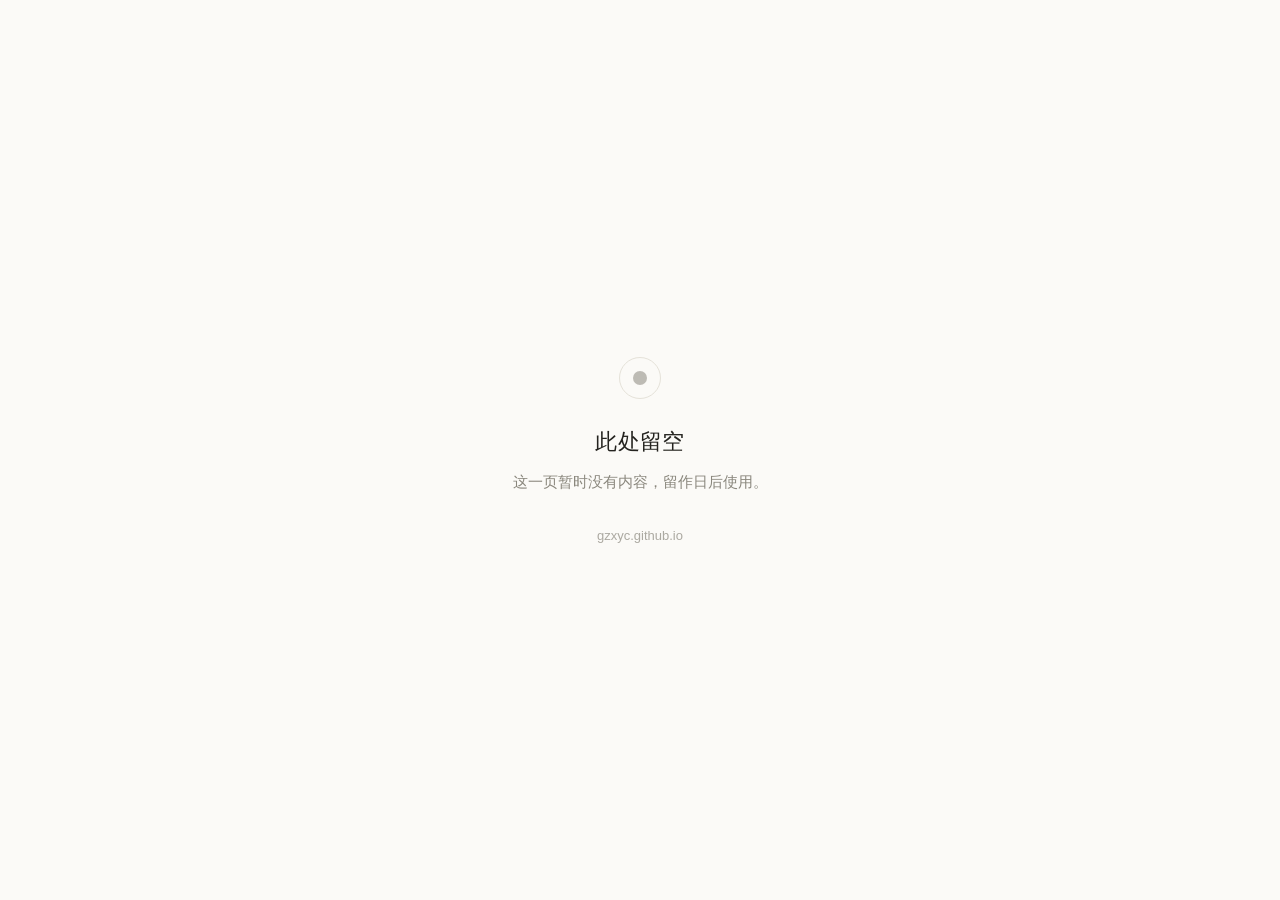
==== index.html @ 4c4de4d3 "重置：清空旧博客内容，保留占位页" ====
<!DOCTYPE html>
<html lang="zh-CN">
<head>
<meta charset="UTF-8">
<meta name="viewport" content="width=device-width, initial-scale=1">
<!-- 启用正式内容前，请删除下面这行，让搜索引擎重新收录 -->
<meta name="robots" content="noindex, nofollow">
<meta name="theme-color" content="#fbfaf7" media="(prefers-color-scheme: light)">
<meta name="theme-color" content="#141413" media="(prefers-color-scheme: dark)">
<title>此处留空</title>
<style>
  :root {
    --bg: #fbfaf7;
    --fg: #24231f;
    --muted: #8a877d;
    --line: #e5e2d9;
  }
  @media (prefers-color-scheme: dark) {
    :root {
      --bg: #141413;
      --fg: #ecebe6;
      --muted: #8b8880;
      --line: #2c2b28;
    }
  }
  * { box-sizing: border-box; }
  html, body { height: 100%; margin: 0; }
  body {
    display: flex;
    align-items: center;
    justify-content: center;
    padding: 24px;
    background: var(--bg);
    color: var(--fg);
    font-family: -apple-system, BlinkMacSystemFont, "Segoe UI", "PingFang SC",
                 "Hiragino Sans GB", "Microsoft YaHei", sans-serif;
    -webkit-font-smoothing: antialiased;
  }
  main { max-width: 30rem; text-align: center; }
  .mark {
    position: relative;
    width: 42px;
    height: 42px;
    margin: 0 auto 28px;
    border: 1.5px solid var(--line);
    border-radius: 50%;
  }
  .mark::after {
    content: "";
    position: absolute;
    inset: 13px;
    border-radius: 50%;
    background: var(--muted);
    opacity: .55;
  }
  h1 {
    margin: 0 0 12px;
    font-size: 1.375rem;
    font-weight: 500;
    letter-spacing: .02em;
  }
  p { margin: 0; font-size: .9375rem; line-height: 1.75; color: var(--muted); }
  footer { margin-top: 32px; font-size: .8125rem; color: var(--muted); opacity: .7; }
</style>
</head>
<body>
<main>
  <div class="mark" aria-hidden="true"></div>
  <h1>此处留空</h1>
  <p>这一页暂时没有内容，留作日后使用。</p>
  <footer>gzxyc.github.io</footer>
</main>
</body>
</html>
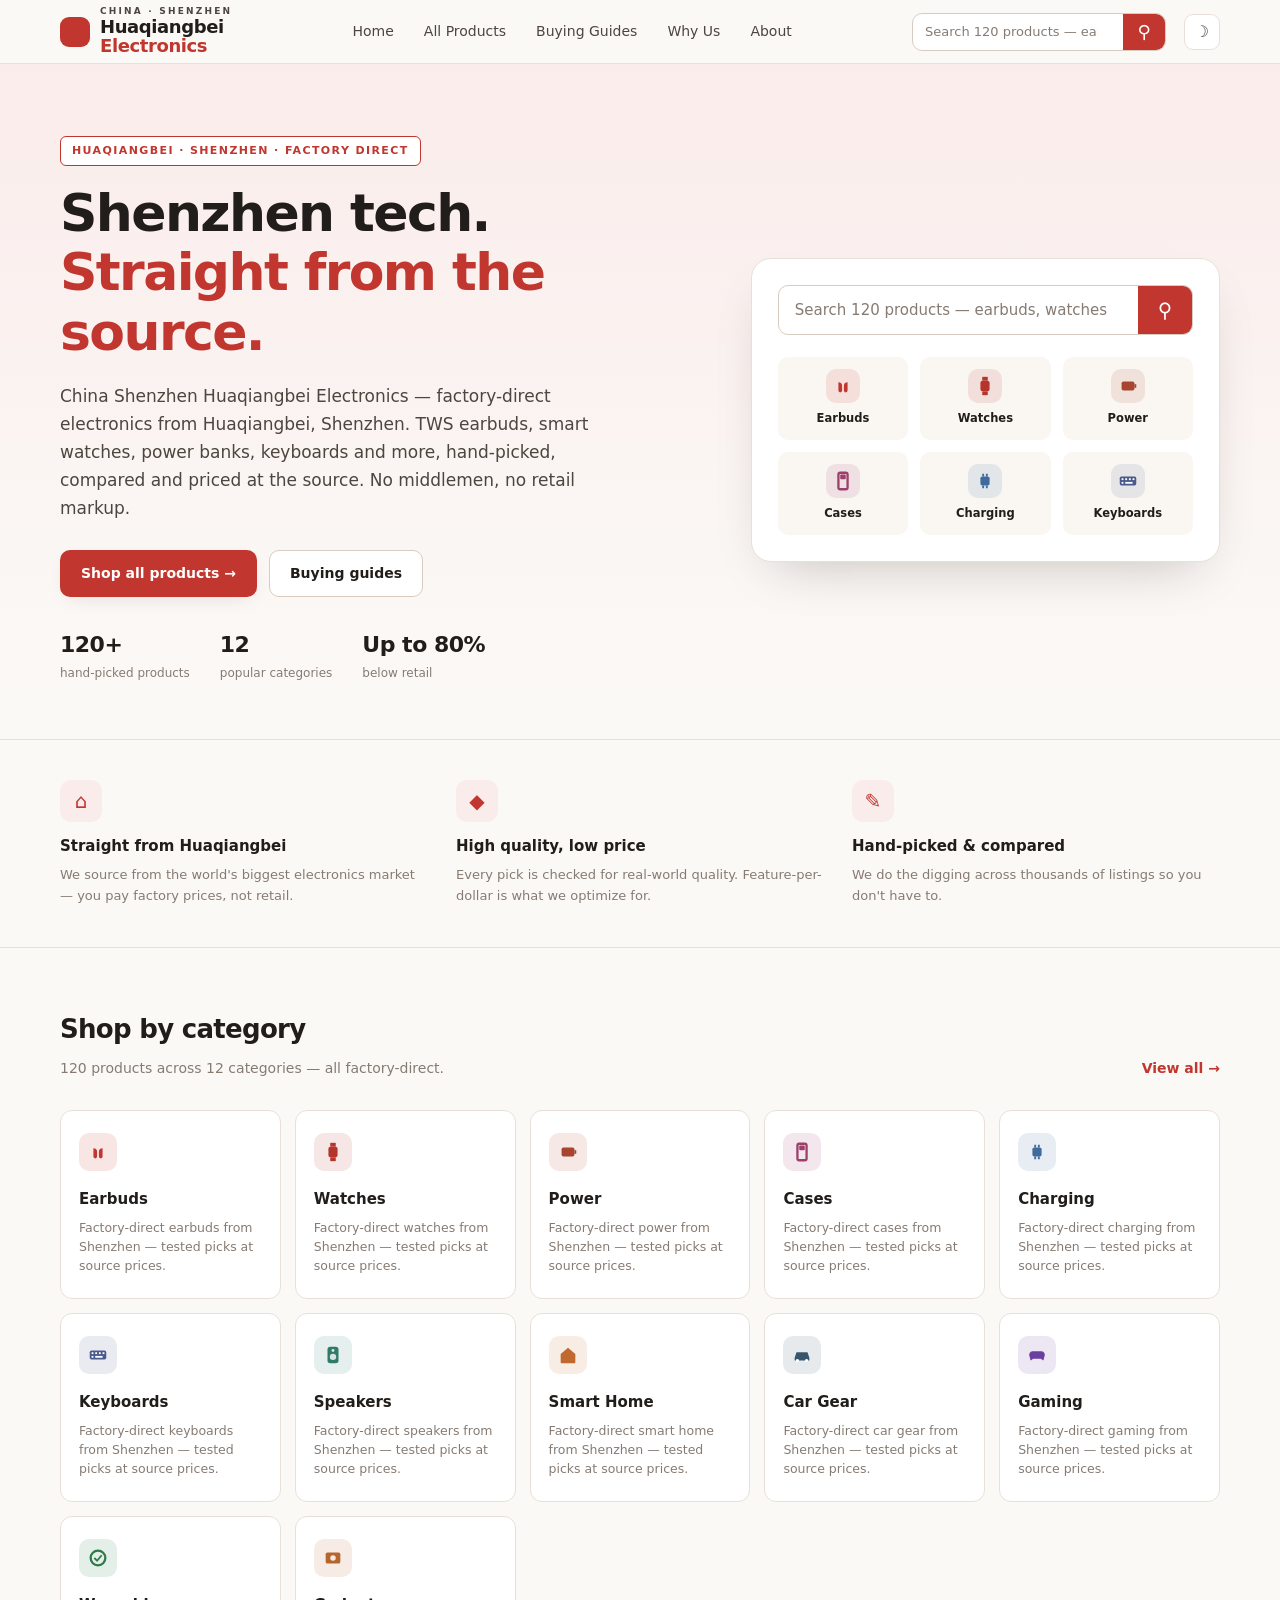
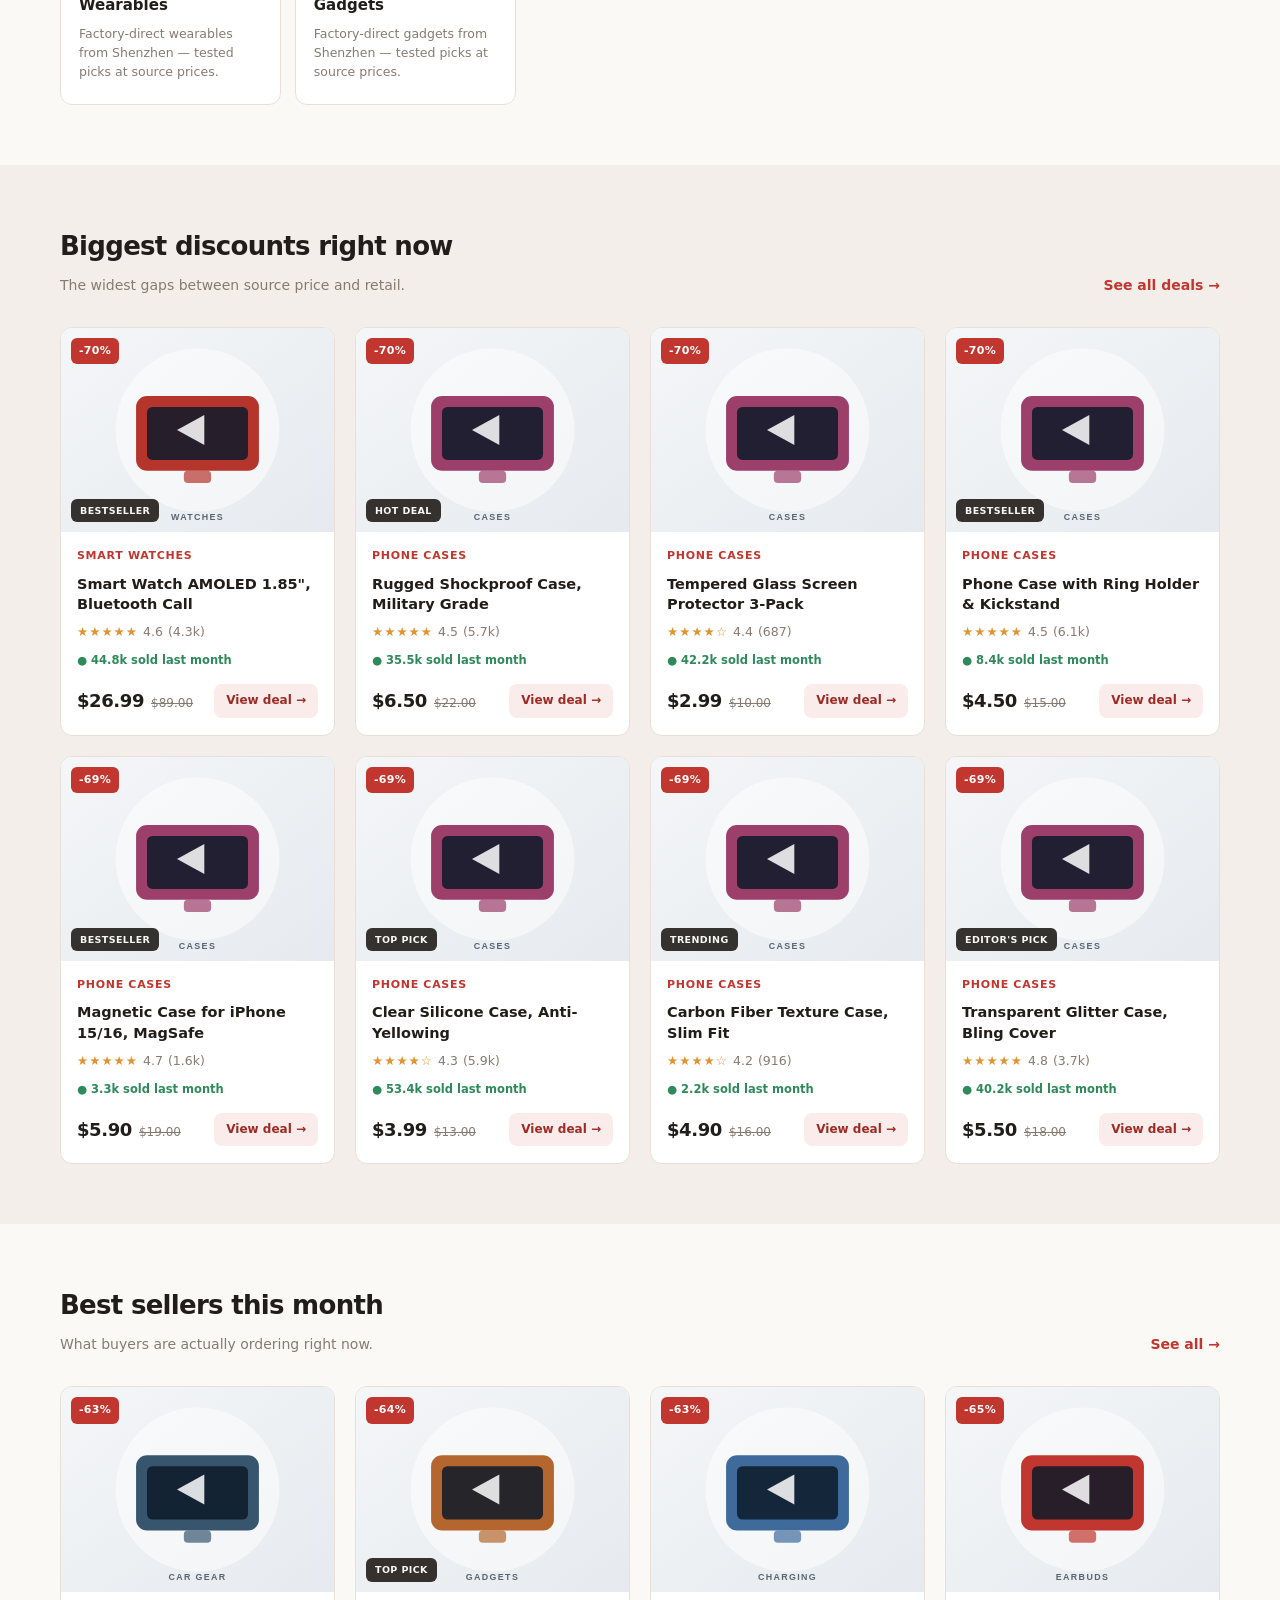
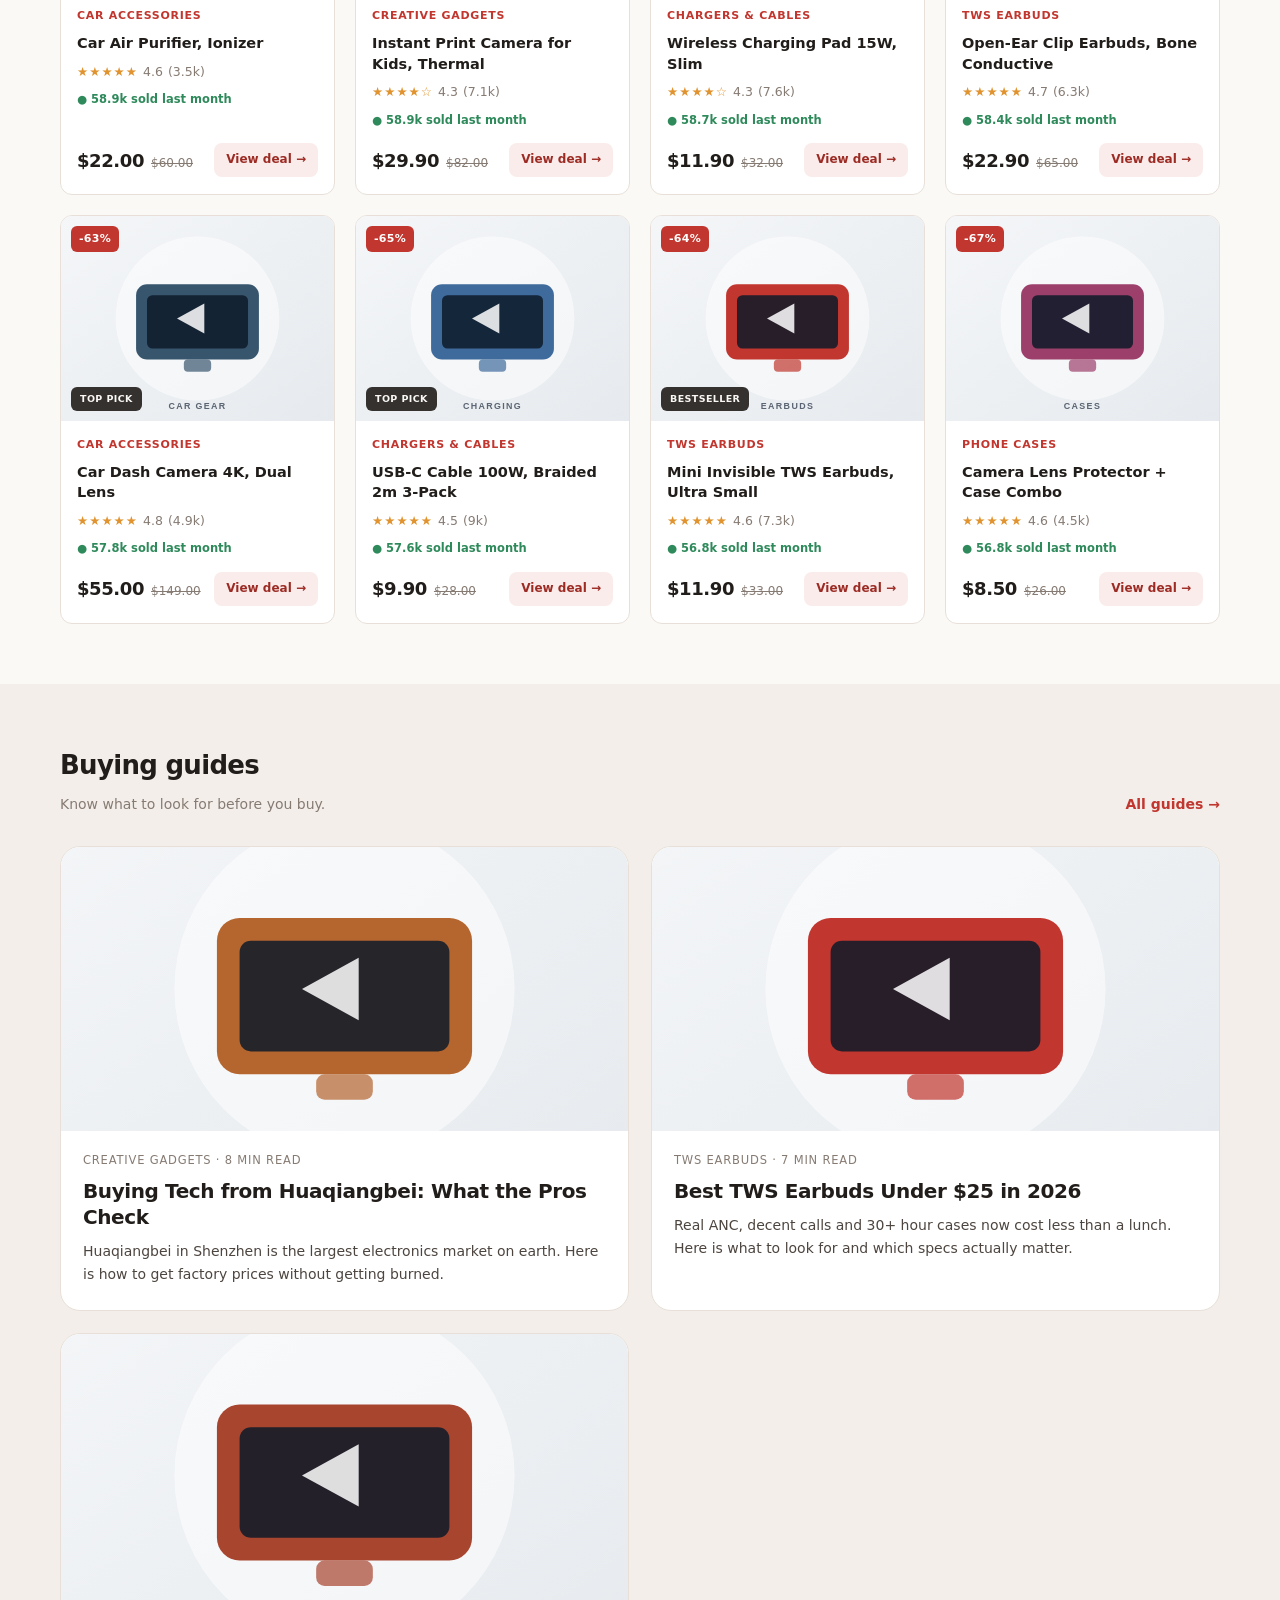
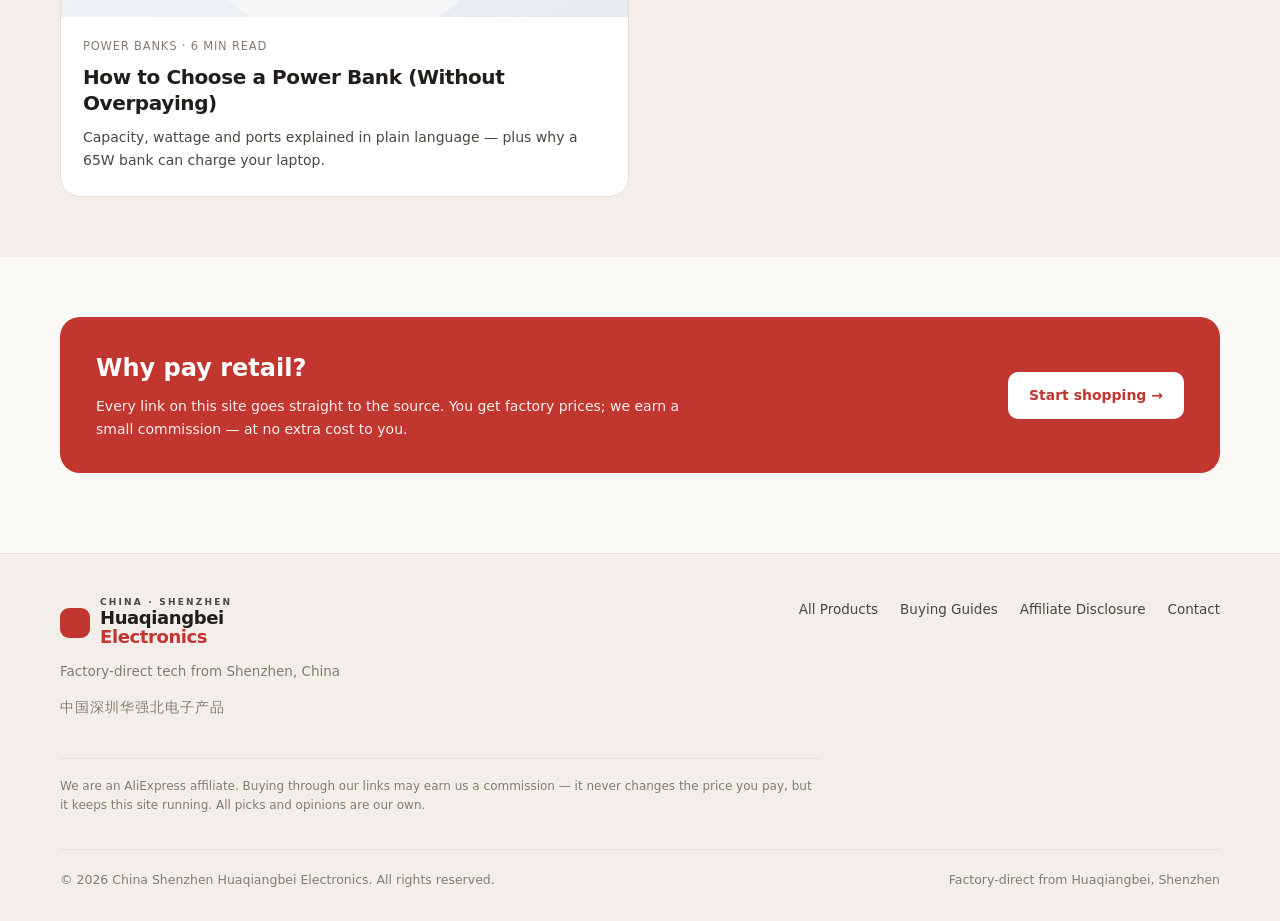
==== commit 05bf0bb2: "上线「中国深圳华强北电子产品」选品站，替换占位页 主域名 gzxyc.github.io 此前只有「此处留空」占位页，今回替换为一个纯静态、 零构建的跨境联盟导购站：专注深圳华强北电子产品，面向海外买" ====
--- a/index.html
+++ b/index.html
@@ -1,74 +1,31 @@
 <!DOCTYPE html>
-<html lang="zh-CN">
+<html lang="en" data-theme="light">
 <head>
-<meta charset="UTF-8">
-<meta name="viewport" content="width=device-width, initial-scale=1">
-<!-- 启用正式内容前，请删除下面这行，让搜索引擎重新收录 -->
-<meta name="robots" content="noindex, nofollow">
-<meta name="theme-color" content="#fbfaf7" media="(prefers-color-scheme: light)">
-<meta name="theme-color" content="#141413" media="(prefers-color-scheme: dark)">
-<title>此处留空</title>
-<style>
-  :root {
-    --bg: #fbfaf7;
-    --fg: #24231f;
-    --muted: #8a877d;
-    --line: #e5e2d9;
-  }
-  @media (prefers-color-scheme: dark) {
-    :root {
-      --bg: #141413;
-      --fg: #ecebe6;
-      --muted: #8b8880;
-      --line: #2c2b28;
-    }
-  }
-  * { box-sizing: border-box; }
-  html, body { height: 100%; margin: 0; }
-  body {
-    display: flex;
-    align-items: center;
-    justify-content: center;
-    padding: 24px;
-    background: var(--bg);
-    color: var(--fg);
-    font-family: -apple-system, BlinkMacSystemFont, "Segoe UI", "PingFang SC",
-                 "Hiragino Sans GB", "Microsoft YaHei", sans-serif;
-    -webkit-font-smoothing: antialiased;
-  }
-  main { max-width: 30rem; text-align: center; }
-  .mark {
-    position: relative;
-    width: 42px;
-    height: 42px;
-    margin: 0 auto 28px;
-    border: 1.5px solid var(--line);
-    border-radius: 50%;
-  }
-  .mark::after {
-    content: "";
-    position: absolute;
-    inset: 13px;
-    border-radius: 50%;
-    background: var(--muted);
-    opacity: .55;
-  }
-  h1 {
-    margin: 0 0 12px;
-    font-size: 1.375rem;
-    font-weight: 500;
-    letter-spacing: .02em;
-  }
-  p { margin: 0; font-size: .9375rem; line-height: 1.75; color: var(--muted); }
-  footer { margin-top: 32px; font-size: .8125rem; color: var(--muted); opacity: .7; }
-</style>
+  <meta charset="UTF-8">
+  <meta name="viewport" content="width=device-width, initial-scale=1.0">
+  <title>China Shenzhen Huaqiangbei Electronics — Factory-direct tech from Shenzhen, China</title>
+  <meta name="description" content="China Shenzhen Huaqiangbei Electronics — factory-direct electronics from Huaqiangbei, Shenzhen. TWS earbuds, smart watches, power banks and more.">
+  <meta name="theme-color" content="#fbf9f6">
+  <meta name="robots" content="index, follow">
+  <meta property="og:type" content="website">
+  <meta property="og:title" content="China Shenzhen Huaqiangbei Electronics — Factory-direct tech from Shenzhen, China">
+  <meta property="og:description" content="China Shenzhen Huaqiangbei Electronics — factory-direct electronics from Huaqiangbei, Shenzhen. TWS earbuds, smart watches, power banks and more.">
+  <meta name="referrer" content="strict-origin-when-cross-origin">
+  <link rel="icon" href="assets/images/favicon.svg" type="image/svg+xml">
+  <script>
+    (function () {
+      try {
+        var t = localStorage.getItem('hqb-electronics-theme');
+        if (t === 'dark') { document.documentElement.setAttribute('data-theme', 'dark');
+          var m = document.querySelector('meta[name="theme-color"]');
+          if (m) m.setAttribute('content', '#16110f'); }
+      } catch (e) {}
+    })();
+  </script>
+  <link rel="stylesheet" href="assets/css/style.css">
 </head>
-<body>
-<main>
-  <div class="mark" aria-hidden="true"></div>
-  <h1>此处留空</h1>
-  <p>这一页暂时没有内容，留作日后使用。</p>
-  <footer>gzxyc.github.io</footer>
-</main>
+<body data-page="home">
+  <div id="app"></div>
+  <script src="assets/js/app.js"></script>
 </body>
-</html>
+</html>
--- a/assets/css/style.css
+++ b/assets/css/style.css
@@ -0,0 +1,485 @@
+/* ==========================================================================
+   China Shenzhen Huaqiangbei Electronics — 华强北电子选品站
+   纯静态、零构建、无外部依赖。全站共用这一个样式文件。
+   明暗模式由 [data-theme] 控制。
+   ========================================================================== */
+
+:root {
+  --accent: #c1362e;
+  --accent-strong: #9c2b24;
+  --accent-soft: #faeceb;
+  --accent-contrast: #ffffff;
+
+  --bg: #fbf9f6;
+  --bg-alt: #f3eee9;
+  --surface: #ffffff;
+  --surface-2: #faf7f3;
+  --text: #211d1a;
+  --text-soft: #4d453f;
+  --muted: #867b73;
+  --border: #e8e0d8;
+  --border-strong: #d8ccc0;
+
+  --star: #e0932f;
+  --shadow-sm: 0 1px 2px rgba(40, 28, 20, .05);
+  --shadow-md: 0 6px 20px -8px rgba(40, 28, 20, .14);
+  --shadow-lg: 0 22px 50px -24px rgba(40, 28, 20, .28);
+
+  --radius-sm: 6px;
+  --radius: 12px;
+  --radius-lg: 20px;
+
+  --font-sans: "Inter", "Segoe UI", Roboto, -apple-system, "PingFang SC",
+    "Microsoft YaHei", system-ui, sans-serif;
+  --font-head: var(--font-sans);
+
+  --wrap: 1160px;
+  --header-h: 64px;
+  --ease: cubic-bezier(.22, .61, .36, 1);
+}
+
+[data-theme="dark"] {
+  --accent: #e8705f;
+  --accent-strong: #f2917e;
+  --accent-soft: #3a1d19;
+  --accent-contrast: #1a0d0a;
+
+  --bg: #141210;
+  --bg-alt: #1b1815;
+  --surface: #211d1a;
+  --surface-2: #26211d;
+  --text: #f2ede8;
+  --text-soft: #c9bfb6;
+  --muted: #9a8f86;
+  --border: #35302b;
+  --border-strong: #4a423a;
+  --star: #eda94a;
+}
+
+* { box-sizing: border-box; }
+html { scroll-behavior: smooth; }
+body {
+  margin: 0;
+  background: var(--bg);
+  color: var(--text);
+  font-family: var(--font-sans);
+  font-size: 15px;
+  line-height: 1.65;
+  -webkit-font-smoothing: antialiased;
+}
+img { max-width: 100%; display: block; }
+a { color: inherit; text-decoration: none; }
+button { font-family: inherit; cursor: pointer; }
+
+.wrap { width: min(var(--wrap), calc(100% - 40px)); margin: 0 auto; }
+
+/* ---------- Header ---------- */
+.site-header {
+  position: sticky; top: 0; z-index: 50;
+  height: var(--header-h);
+  background: color-mix(in srgb, var(--bg) 88%, transparent);
+  backdrop-filter: saturate(140%) blur(12px);
+  border-bottom: 1px solid var(--border);
+}
+.header-inner { height: 100%; display: flex; align-items: center; gap: 28px; }
+.brand { display: flex; align-items: center; gap: 10px; font-weight: 700; font-size: 18px; letter-spacing: -.4px; }
+.brand-mark {
+  width: 30px; height: 30px; border-radius: 9px;
+  background: var(--accent); color: var(--accent-contrast);
+  display: grid; place-items: center; font-size: 16px;
+}
+.brand span { color: var(--accent); }
+.nav { display: flex; gap: 4px; margin-left: auto; align-items: center; }
+.nav a {
+  padding: 7px 13px; border-radius: 8px; font-size: 14px; font-weight: 500;
+  color: var(--text-soft); transition: background .18s, color .18s;
+}
+.nav a:hover { background: var(--bg-alt); color: var(--text); }
+.nav a.active { background: var(--accent-soft); color: var(--accent-strong); }
+.theme-toggle {
+  width: 36px; height: 36px; border-radius: 9px;
+  border: 1px solid var(--border); background: var(--surface);
+  color: var(--text-soft); font-size: 16px; display: grid; place-items: center;
+}
+.theme-toggle:hover { border-color: var(--accent); color: var(--accent); }
+.menu-btn { display: none; }
+
+/* ---------- Hero ---------- */
+.hero { padding: 72px 0 56px; border-bottom: 1px solid var(--border); }
+.hero-grid { display: grid; grid-template-columns: 1.1fr .9fr; gap: 56px; align-items: center; }
+.eyebrow {
+  display: inline-block; font-size: 12px; font-weight: 700; letter-spacing: 1.6px;
+  text-transform: uppercase; color: var(--accent); margin-bottom: 16px;
+}
+.hero h1 { font-size: clamp(32px, 5vw, 52px); line-height: 1.14; letter-spacing: -1.6px; margin: 0 0 20px; font-weight: 750; }
+.hero h1 em { font-style: normal; color: var(--accent); }
+.hero p { font-size: 17px; color: var(--text-soft); max-width: 540px; margin: 0 0 28px; }
+.hero-actions { display: flex; gap: 12px; flex-wrap: wrap; }
+.btn {
+  display: inline-flex; align-items: center; gap: 8px;
+  padding: 11px 20px; border-radius: 10px; font-size: 14px; font-weight: 600;
+  border: 1px solid transparent; transition: transform .18s, box-shadow .18s, background .18s;
+}
+.btn:hover { transform: translateY(-2px); }
+.btn-primary { background: var(--accent); color: var(--accent-contrast); box-shadow: var(--shadow-md); }
+.btn-primary:hover { background: var(--accent-strong); }
+.btn-ghost { background: var(--surface); border-color: var(--border-strong); color: var(--text); }
+.btn-ghost:hover { border-color: var(--accent); }
+.hero-visual {
+  position: relative; aspect-ratio: 1 / .82; border-radius: var(--radius-lg);
+  background: var(--bg-alt); overflow: hidden; border: 1px solid var(--border);
+  display: grid; place-items: center;
+}
+.hero-visual svg { width: 100%; height: 100%; object-fit: cover; }
+.hero-note {
+  position: absolute; bottom: 14px; left: 14px; right: 14px;
+  background: color-mix(in srgb, var(--surface) 92%, transparent);
+  border: 1px solid var(--border); border-radius: 10px; padding: 10px 14px;
+  font-size: 12px; color: var(--text-soft); backdrop-filter: blur(8px);
+}
+
+/* ---------- Section ---------- */
+.section { padding: 60px 0; }
+.section-head { display: flex; align-items: end; justify-content: space-between; gap: 20px; margin-bottom: 30px; }
+.section-head h2 { font-size: 26px; letter-spacing: -.7px; margin: 0 0 6px; }
+.section-head p { color: var(--muted); margin: 0; font-size: 14px; }
+.link-more { color: var(--accent); font-size: 14px; font-weight: 600; white-space: nowrap; }
+.link-more:hover { text-decoration: underline; }
+
+/* ---------- Category cards ---------- */
+.cat-grid { display: grid; grid-template-columns: repeat(5, 1fr); gap: 14px; }
+.cat-card {
+  background: var(--surface); border: 1px solid var(--border); border-radius: var(--radius);
+  padding: 22px 18px; transition: transform .2s, box-shadow .2s, border-color .2s;
+  display: flex; flex-direction: column; gap: 8px;
+}
+.cat-card:hover { transform: translateY(-4px); box-shadow: var(--shadow-md); border-color: var(--accent); }
+.cat-icon { width: 38px; height: 38px; border-radius: 10px; display: grid; place-items: center; margin-bottom: 8px; }
+.cat-icon svg { width: 22px; height: 22px; }
+.cat-card h3 { font-size: 15px; margin: 0; }
+.cat-card p { font-size: 12.5px; color: var(--muted); margin: 0; line-height: 1.5; }
+
+/* ---------- Product grid ---------- */
+.product-grid { display: grid; grid-template-columns: repeat(4, 1fr); gap: 20px; }
+.product-card {
+  background: var(--surface); border: 1px solid var(--border); border-radius: var(--radius);
+  overflow: hidden; transition: transform .2s, box-shadow .2s, border-color .2s;
+  display: flex; flex-direction: column;
+}
+.product-card:hover { transform: translateY(-5px); box-shadow: var(--shadow-lg); border-color: var(--border-strong); }
+.product-media { aspect-ratio: 4 / 3; background: var(--bg-alt); overflow: hidden; position: relative; }
+.product-media img { width: 100%; height: 100%; object-fit: cover; transition: transform .35s; }
+.product-card:hover .product-media img { transform: scale(1.04); }
+.badge {
+  position: absolute; top: 10px; left: 10px; padding: 4px 9px; border-radius: 6px;
+  background: var(--accent); color: var(--accent-contrast); font-size: 10.5px; font-weight: 700;
+  letter-spacing: .4px; text-transform: uppercase;
+}
+.product-body { padding: 15px 16px 17px; display: flex; flex-direction: column; gap: 8px; flex: 1; }
+.product-cat { font-size: 11px; color: var(--accent); font-weight: 700; text-transform: uppercase; letter-spacing: .7px; }
+.product-name { font-size: 14.5px; font-weight: 650; line-height: 1.4; margin: 0; }
+.product-name a:hover { color: var(--accent); }
+.product-rating { display: flex; align-items: center; gap: 5px; font-size: 12.5px; color: var(--muted); }
+.stars { color: var(--star); letter-spacing: 1px; }
+.product-foot { display: flex; align-items: center; justify-content: space-between; margin-top: auto; padding-top: 6px; }
+.price { font-size: 18px; font-weight: 750; letter-spacing: -.4px; }
+.price small { font-size: 12px; color: var(--muted); font-weight: 500; }
+.btn-buy {
+  font-size: 12px; font-weight: 600; padding: 7px 12px; border-radius: 8px;
+  background: var(--accent-soft); color: var(--accent-strong);
+}
+.btn-buy:hover { background: var(--accent); color: var(--accent-contrast); }
+
+/* ---------- Filter bar ---------- */
+.filter-bar { display: flex; gap: 8px; flex-wrap: wrap; margin-bottom: 28px; }
+.filter-chip {
+  padding: 8px 15px; border-radius: 999px; border: 1px solid var(--border);
+  background: var(--surface); color: var(--text-soft); font-size: 13px; font-weight: 550;
+  transition: all .18s;
+}
+.filter-chip:hover { border-color: var(--accent); color: var(--accent); }
+.filter-chip.active { background: var(--accent); color: var(--accent-contrast); border-color: var(--accent); }
+
+/* ---------- Page head ---------- */
+.page-head { padding: 54px 0 40px; border-bottom: 1px solid var(--border); background: var(--bg-alt); }
+.page-head h1 { font-size: 38px; letter-spacing: -1.2px; margin: 0 0 10px; }
+.page-head p { color: var(--text-soft); font-size: 16px; max-width: 700px; margin: 0; }
+
+/* ---------- Product detail ---------- */
+.detail-grid { display: grid; grid-template-columns: 1fr 1fr; gap: 48px; padding: 48px 0; }
+.detail-media { background: var(--bg-alt); border: 1px solid var(--border); border-radius: var(--radius-lg); overflow: hidden; align-self: start; }
+.detail-media img { width: 100%; }
+.detail-info h1 { font-size: 30px; line-height: 1.25; letter-spacing: -.9px; margin: 0 0 12px; }
+.detail-tagline { color: var(--muted); font-size: 16px; margin: 0 0 18px; }
+.detail-meta { display: flex; align-items: center; gap: 14px; flex-wrap: wrap; margin-bottom: 22px; }
+.detail-price { font-size: 30px; font-weight: 750; letter-spacing: -1px; }
+.detail-buy { display: flex; gap: 12px; align-items: center; margin: 22px 0 8px; }
+.disclosure-mini { font-size: 11.5px; color: var(--muted); line-height: 1.5; }
+.pros-cons { display: grid; grid-template-columns: 1fr 1fr; gap: 16px; margin: 26px 0; }
+.pc-box { border: 1px solid var(--border); border-radius: var(--radius); padding: 16px 18px; background: var(--surface); }
+.pc-box h4 { font-size: 13px; text-transform: uppercase; letter-spacing: .8px; margin: 0 0 10px; }
+.pc-box.pros h4 { color: #2f8a5b; }
+.pc-box.cons h4 { color: var(--accent); }
+.pc-box ul { margin: 0; padding-left: 18px; font-size: 13.5px; color: var(--text-soft); }
+.pc-box li { margin-bottom: 5px; }
+.verdict { background: var(--accent-soft); border-radius: var(--radius); padding: 18px 20px; margin-bottom: 22px; }
+.verdict h4 { margin: 0 0 6px; font-size: 13px; text-transform: uppercase; letter-spacing: .8px; color: var(--accent-strong); }
+.verdict p { margin: 0; color: var(--text-soft); font-size: 14px; }
+.spec-table { width: 100%; border-collapse: collapse; font-size: 13.5px; }
+.spec-table td { padding: 9px 0; border-bottom: 1px solid var(--border); }
+.spec-table td:first-child { color: var(--muted); width: 40%; }
+.spec-table td:last-child { text-align: right; font-weight: 600; }
+
+/* ---------- Guides ---------- */
+.guide-grid { display: grid; grid-template-columns: repeat(2, 1fr); gap: 22px; }
+.guide-card {
+  background: var(--surface); border: 1px solid var(--border); border-radius: var(--radius-lg);
+  overflow: hidden; transition: transform .2s, box-shadow .2s;
+}
+.guide-card:hover { transform: translateY(-4px); box-shadow: var(--shadow-md); }
+.guide-card img { width: 100%; aspect-ratio: 16 / 8; object-fit: cover; }
+.guide-card-body { padding: 20px 22px 24px; }
+.guide-meta { font-size: 11.5px; color: var(--muted); text-transform: uppercase; letter-spacing: .8px; }
+.guide-card h3 { font-size: 20px; margin: 8px 0 10px; letter-spacing: -.4px; line-height: 1.3; }
+.guide-card h3 a:hover { color: var(--accent); }
+.guide-card p { color: var(--text-soft); font-size: 14px; margin: 0; }
+.article { max-width: 760px; margin: 0 auto; padding: 48px 0 72px; }
+.article h1 { font-size: 38px; line-height: 1.2; letter-spacing: -1.2px; margin: 0 0 16px; }
+.article-meta { color: var(--muted); font-size: 13px; margin-bottom: 32px; }
+.article-body h2 { font-size: 23px; margin: 38px 0 14px; letter-spacing: -.5px; }
+.article-body p { font-size: 16px; line-height: 1.85; color: var(--text-soft); margin: 0 0 18px; }
+.article-body .callout { background: var(--accent-soft); border-left: 3px solid var(--accent); padding: 16px 20px; border-radius: 0 10px 10px 0; margin: 24px 0; color: var(--text); font-weight: 500; }
+.article img.cover { width: 100%; border-radius: var(--radius-lg); margin-bottom: 34px; }
+
+/* ---------- About ---------- */
+.about { max-width: 760px; margin: 0 auto; padding: 56px 0 80px; }
+.about h1 { font-size: 38px; letter-spacing: -1.2px; margin: 0 0 20px; }
+.about h2 { font-size: 22px; margin: 36px 0 12px; }
+.about p { color: var(--text-soft); font-size: 16px; line-height: 1.85; }
+.disclosure-box { background: var(--bg-alt); border: 1px solid var(--border); border-radius: var(--radius); padding: 20px 22px; margin: 20px 0; }
+
+/* ---------- Footer ---------- */
+.site-footer { border-top: 1px solid var(--border); background: var(--bg-alt); padding: 44px 0 30px; margin-top: 20px; }
+.footer-grid { display: flex; justify-content: space-between; gap: 30px; flex-wrap: wrap; }
+.footer-brand { max-width: 340px; }
+.footer-brand .brand { margin-bottom: 10px; }
+.footer-brand p { color: var(--muted); font-size: 13.5px; }
+.footer-links { display: flex; gap: 22px; align-items: start; }
+.footer-links a { color: var(--text-soft); font-size: 13.5px; }
+.footer-links a:hover { color: var(--accent); }
+.footer-bottom { border-top: 1px solid var(--border); margin-top: 34px; padding-top: 20px; font-size: 12.5px; color: var(--muted); display: flex; justify-content: space-between; gap: 16px; flex-wrap: wrap; }
+
+/* ---------- Empty / 404 ---------- */
+.empty-state { text-align: center; padding: 80px 20px; color: var(--muted); }
+.empty-state .big { font-size: 64px; font-weight: 800; color: var(--border-strong); display: block; margin-bottom: 10px; }
+
+/* ---------- Responsive ---------- */
+@media (max-width: 960px) {
+  .product-grid { grid-template-columns: repeat(3, 1fr); }
+  .cat-grid { grid-template-columns: repeat(3, 1fr); }
+  .hero-grid { gap: 30px; }
+  .detail-grid { gap: 30px; }
+}
+@media (max-width: 720px) {
+  .nav { display: none; position: absolute; top: var(--header-h); left: 0; right: 0; background: var(--surface); border-bottom: 1px solid var(--border); flex-direction: column; align-items: stretch; padding: 10px; }
+  .nav.open { display: flex; }
+  .menu-btn { display: grid; }
+  .theme-toggle { margin-left: auto; }
+  .hero { padding: 48px 0 40px; }
+  .hero-grid, .detail-grid, .guide-grid { grid-template-columns: 1fr; }
+  .product-grid { grid-template-columns: repeat(2, 1fr); gap: 14px; }
+  .cat-grid { grid-template-columns: repeat(2, 1fr); }
+  .pros-cons { grid-template-columns: 1fr; }
+  .section { padding: 44px 0; }
+  .page-head h1, .article h1, .about h1 { font-size: 30px; }
+}
+@media (max-width: 440px) {
+  .product-grid { grid-template-columns: 1fr; }
+  .hero h1 { font-size: 32px; }
+}
+
+/* ==========================================================================
+   China Shenzhen Huaqiangbei Electronics 追加组件
+   ========================================================================== */
+
+/* ---------- 品牌 ---------- */
+.brand-accent { color: var(--accent); }
+.brand-mark { font-weight: 800; }
+
+/* ---------- 搜索框 ---------- */
+.header-search { margin-left: auto; }
+.search-form {
+  display: flex; align-items: center; gap: 0;
+  border: 1px solid var(--border-strong); border-radius: 10px;
+  background: var(--surface); overflow: hidden; height: 38px;
+  transition: border-color .18s, box-shadow .18s;
+}
+.search-form:focus-within { border-color: var(--accent); box-shadow: 0 0 0 3px var(--accent-soft); }
+.search-form input {
+  border: 0; outline: 0; background: transparent; color: var(--text);
+  padding: 0 12px; font-size: 13px; width: 210px; font-family: inherit;
+}
+.search-form input::placeholder { color: var(--muted); }
+.search-form button {
+  border: 0; background: var(--accent); color: var(--accent-contrast);
+  height: 100%; width: 42px; font-size: 18px; flex: none;
+}
+.search-form button:hover { background: var(--accent-strong); }
+.search-big { height: 50px; max-width: 520px; }
+.search-big input { font-size: 15px; padding: 0 16px; width: 100%; }
+.search-big button { width: 54px; font-size: 20px; }
+.header-inner { gap: 18px; }
+
+/* ---------- Hero 重排 ---------- */
+.hero { background: linear-gradient(180deg, var(--accent-soft) 0%, var(--bg) 92%); }
+.hero-inner { display: grid; grid-template-columns: 1.15fr .85fr; gap: 56px; align-items: center; }
+.hero-flag {
+  display: inline-block; font-size: 11px; font-weight: 800; letter-spacing: 1.4px;
+  color: var(--accent); background: var(--surface); border: 1px solid var(--accent);
+  padding: 5px 11px; border-radius: 6px; margin-bottom: 18px;
+}
+.hero h1 em { font-style: normal; color: var(--accent); }
+.hero-stats { display: flex; gap: 30px; margin-top: 30px; flex-wrap: wrap; }
+.hero-stats div { display: flex; flex-direction: column; }
+.hero-stats strong { font-size: 22px; letter-spacing: -.5px; }
+.hero-stats span { font-size: 12px; color: var(--muted); }
+.hero-side {
+  background: var(--surface); border: 1px solid var(--border); border-radius: var(--radius-lg);
+  padding: 26px; box-shadow: var(--shadow-lg);
+}
+.hero-cats { display: grid; grid-template-columns: repeat(3, 1fr); gap: 12px; margin-top: 22px; }
+.hero-cats a {
+  display: flex; flex-direction: column; align-items: center; gap: 6px;
+  padding: 12px 6px; border-radius: 10px; background: var(--surface-2);
+  font-size: 11.5px; font-weight: 600; text-align: center; transition: transform .18s, background .18s;
+}
+.hero-cats a:hover { transform: translateY(-3px); background: var(--accent-soft); }
+.hero-cats .cat-icon { margin: 0; width: 34px; height: 34px; }
+
+/* ---------- 卖点条 ---------- */
+.points { padding: 40px 0; border-bottom: 1px solid var(--border); }
+.points-grid { display: grid; grid-template-columns: repeat(3, 1fr); gap: 28px; }
+.point { display: flex; flex-direction: column; gap: 6px; }
+.point-ico {
+  width: 42px; height: 42px; border-radius: 11px; background: var(--accent-soft);
+  color: var(--accent); display: grid; place-items: center; font-size: 20px; margin-bottom: 6px;
+}
+.point h4 { margin: 0; font-size: 15px; }
+.point p { margin: 0; font-size: 13px; color: var(--muted); line-height: 1.6; }
+
+/* ---------- 交替底色带 ---------- */
+.band { background: var(--bg-alt); }
+
+/* ---------- 商品卡成交元素 ---------- */
+.discount-tag {
+  position: absolute; top: 10px; left: 10px; z-index: 2;
+  background: var(--accent); color: #fff; font-size: 11px; font-weight: 800;
+  padding: 4px 8px; border-radius: 6px; letter-spacing: .3px;
+}
+.product-media .badge {
+  top: auto; bottom: 10px; left: 10px; background: var(--text); color: var(--bg);
+  font-size: 9.5px; opacity: .9;
+}
+.sold-line { font-size: 11.5px; color: #2f8a5b; font-weight: 600; }
+[data-theme="dark"] .sold-line { color: #6fd39a; }
+.price-wrap { display: flex; align-items: baseline; gap: 7px; flex-wrap: wrap; }
+.price-wrap s { font-size: 12px; color: var(--muted); }
+.product-foot .btn-buy { white-space: nowrap; }
+.rev { color: var(--muted); }
+
+/* ---------- 列表工具栏 / 排序 ---------- */
+.list-toolbar {
+  display: flex; align-items: center; justify-content: space-between;
+  gap: 16px; margin-bottom: 22px; flex-wrap: wrap;
+}
+.sort-wrap { font-size: 13px; color: var(--muted); display: flex; align-items: center; gap: 8px; }
+.sort-wrap select {
+  font-family: inherit; font-size: 13px; color: var(--text);
+  background: var(--surface); border: 1px solid var(--border-strong);
+  border-radius: 8px; padding: 8px 12px; cursor: pointer;
+}
+.list-count { font-size: 13px; color: var(--muted); }
+.result-line { color: var(--text-soft); margin-top: 14px; }
+.page-head .search-form { margin-top: 18px; }
+
+/* ---------- 商品详情强化 ---------- */
+.crumb { padding-top: 22px; font-size: 13px; color: var(--muted); }
+.crumb a { color: var(--accent); font-weight: 600; }
+.detail-media { position: relative; }
+.detail-img { width: 100%; border-radius: var(--radius-lg); }
+.media-tags { position: absolute; top: 14px; left: 14px; display: flex; gap: 8px; z-index: 2; }
+.media-tags .discount-tag, .media-tags .badge { position: static; }
+.detail-meta .dot { color: var(--border-strong); }
+.sold-strong { color: #2f8a5b; font-weight: 600; }
+[data-theme="dark"] .sold-strong { color: #6fd39a; }
+.price-box {
+  background: var(--bg-alt); border: 1px solid var(--border);
+  border-radius: var(--radius); padding: 16px 18px; margin: 4px 0 18px;
+}
+.price-row { display: flex; align-items: center; gap: 12px; flex-wrap: wrap; }
+.price-row s { color: var(--muted); font-size: 16px; }
+.save-pill {
+  background: var(--accent); color: #fff; font-size: 12px; font-weight: 700;
+  padding: 3px 9px; border-radius: 999px;
+}
+.price-note { font-size: 12px; color: var(--muted); margin-top: 6px; }
+.btn-lg { padding: 14px 24px; font-size: 15px; width: 100%; justify-content: center; }
+.btn-outline {
+  background: transparent; border-color: var(--accent); color: var(--accent);
+  margin-top: 18px;
+}
+.btn-outline:hover { background: var(--accent-soft); }
+.trust-row {
+  display: flex; gap: 14px; flex-wrap: wrap; margin: 14px 0 6px;
+  font-size: 11.5px; color: var(--muted);
+}
+.spec-title { font-size: 15px; margin: 24px 0 4px; }
+
+/* ---------- 页脚披露 ---------- */
+.footer-disclosure {
+  font-size: 12px; color: var(--muted); line-height: 1.6;
+  border-top: 1px solid var(--border); margin-top: 26px; padding-top: 18px; max-width: 760px;
+}
+
+/* ---------- CTA 转化条 ---------- */
+.cta-strip {
+  display: flex; align-items: center; justify-content: space-between; gap: 28px; flex-wrap: wrap;
+  background: var(--accent); color: #fff; border-radius: var(--radius-lg); padding: 32px 36px;
+}
+.cta-strip h3 { margin: 0 0 6px; font-size: 24px; }
+.cta-strip p { margin: 0; font-size: 14px; opacity: .92; max-width: 620px; }
+.cta-strip .btn-primary { background: #fff; color: var(--accent); box-shadow: none; }
+.cta-strip .btn-primary:hover { background: #f4f4f4; }
+
+/* ---------- 指南内嵌推荐 ---------- */
+.guide-picks { margin-top: 56px; padding-top: 34px; border-top: 1px solid var(--border); }
+.guide-picks h2 { font-size: 24px; letter-spacing: -.5px; margin: 0 0 22px; }
+.guide-picks .product-grid .product-name { font-size: 13.5px; }
+
+/* ---------- 响应式补充 ---------- */
+@media (max-width: 1040px) {
+  .header-search { display: none; }
+}
+@media (max-width: 960px) {
+  .hero-inner { gap: 30px; }
+  .points-grid { grid-template-columns: 1fr 1fr; }
+}
+@media (max-width: 720px) {
+  .hero-inner { grid-template-columns: 1fr; }
+  .hero-side { display: none; }
+  .points-grid { grid-template-columns: 1fr; gap: 20px; }
+  .hero-stats { gap: 20px; }
+  .cta-strip { padding: 26px 22px; }
+  .page-head .search-form input { width: 100%; }
+}
+
+
+/* ---- 品牌字标：完整英文名的两级呈现 ---- */
+.brand .brand-wordmark { color: var(--text); }
+.brand-wordmark { display: flex; flex-direction: column; line-height: 1.08; }
+.brand-eyebrow {
+  display: block; font-size: 9px; font-weight: 700;
+  letter-spacing: 2.2px; color: var(--text-soft);
+}
+.brand .brand-eyebrow { color: var(--text-soft); }
+.footer-zh { margin-top: 4px !important; font-size: 13px; letter-spacing: 1px; color: var(--text-soft); }
